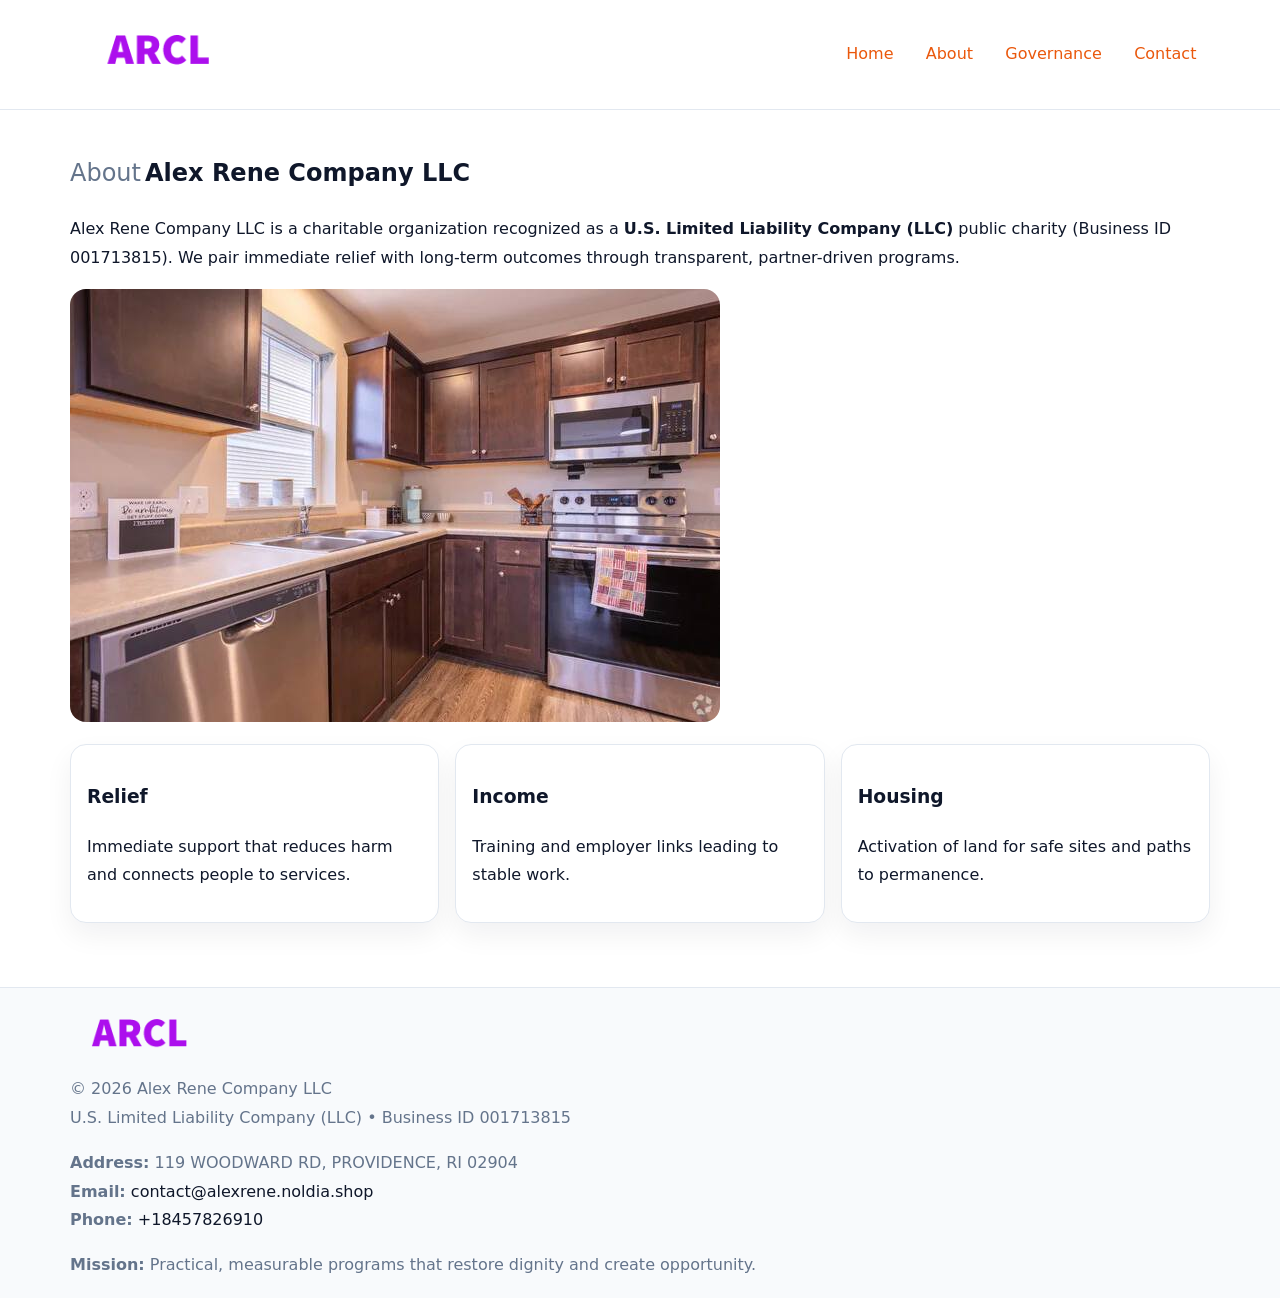
==== about.html @ 23ab2436 "Initial commit" ====
<!doctype html><html lang="en"><head>
<meta charset="utf-8">
<meta name="viewport" content="width=device-width,initial-scale=1">
<title>Alex Rene Company LLC – Nonprofit • 2025</title>
<link rel="stylesheet" href="assets/styles.css">
<link rel="icon" href="images/logo.png">
<meta name="data-ein" content="001713815">
<meta name="data-name" content="Alex Rene Company LLC">
<style>
h1 span.label{
  font-weight:500;
  color:var(--muted);
  margin-right:.25rem;
}
h1 span.name{
  font-weight:700;
  color:var(--ink);
}
</style>
  <meta name="description" content="We are a 501(c)(3) organization advancing community services, education, and direct relief through transparent programs, local partnerships, and measurable outcomes.">
</head><body>
<div style="position:absolute;left:-9999px;top:-9999px;opacity:0" data-uniq="{{UNIQUE_BLOB}}">
  <span>We are a 501(c)(3) organization advancing community services, education, and direct relief through transparent programs, local partnerships, and measurable outcomes.</span><svg width="12" height="12" viewBox="0 0 12 12" xmlns="http://www.w3.org/2000/svg"><circle cx="6" cy="6" r="5" fill="#047857"/></svg><img src="images/about.jpg" width="1" height="1" alt="" loading="lazy"/>
</div>

<header>
  <div class="cdd846938d5">
    <a href="index.html"><img src="images/logo.png" style="width:150px" alt=""></a>
    <nav>
      <a href="index.html">Home</a>
      <a class="active" href="about.html">About</a>
      <a href="governance.html">Governance</a>
      <a href="contact.html">Contact</a>
    </nav>
  </div>
</header>

<main class="main-wrap">
  <section class="section">
    <h1><span class="label">About</span><span class="name">Alex Rene Company LLC</span></h1>
    <p>Alex Rene Company LLC is a charitable organization recognized as a <strong>U.S. Limited Liability Company (LLC)</strong> public charity (Business ID 001713815). We pair immediate relief with long-term outcomes through transparent, partner-driven programs.</p>
    <img src="images/about.jpg" alt="About us" style="margin-top:1rem">
  </section>

  <section class="section cards">
    <article class="c2d176c8d28"><h3>Relief</h3><p>Immediate support that reduces harm and connects people to services.</p></article>
    <article class="c2d176c8d28"><h3>Income</h3><p>Training and employer links leading to stable work.</p></article>
    <article class="c2d176c8d28"><h3>Housing</h3><p>Activation of land for safe sites and paths to permanence.</p></article>
  </section>
</main>

<footer>
  <div class="footer-wrap">
    <div class="footer-grid">
      <div class="footer-col"><img src="images/logo.png" alt="" style="width:140px;margin-bottom:.4rem"><div class="small">© <span id="year"></span> Alex Rene Company LLC</div><div class="small">U.S. Limited Liability Company (LLC) • Business ID 001713815</div></div>
      <div class="footer-col"><div class="small"><strong>Address:</strong> 119 WOODWARD RD, PROVIDENCE, RI 02904</div><div class="small"><strong>Email:</strong> <a href="mailto:contact@alexrene.noldia.shop">contact@alexrene.noldia.shop</a></div><div class="small"><strong>Phone:</strong> <a href="tel:+18457826910">+18457826910</a></div></div>
      <div class="footer-col"><div class="small"><strong>Mission:</strong> Practical, measurable programs that restore dignity and create opportunity.</div></div>
    </div>
  </div>
</footer>
<script>(()=>{const y=document.getElementById('year');if(y)y.textContent=new Date().getFullYear();})();</script>
</body></html>
---- assets/styles.css ----
:root {
  --ink: #0f172a;
  --muted: #64748b;
  --paper: #ffffff;
  --line: #e2e8f0;
  --brand: #ea580c;
  --brand-ink: #c2410c;
  --soft: #fff4ec;
  --r: 16px;
  --sh: 0 12px 28px rgba(15, 23, 42, .06);
}

* { box-sizing: border-box; }
html, body { height: 100%; }
body {
  margin: 0;
  background: var(--paper);
  color: var(--ink);
  font-family: "Inter", system-ui, -apple-system, BlinkMacSystemFont, Arial, sans-serif;
  line-height: 1.8;
  -webkit-text-size-adjust: 100%;
}

a { color: var(--brand); text-decoration: none; }
a:hover { text-decoration: underline; }
img { max-width: 100%; height: auto; display: block; border-radius: var(--r); }

/* NAV */
header {
  background: #fff;
  border-bottom: 1px solid var(--line);
  position: sticky;
  top: 0;
  z-index: 10;
}
.cdd846938d5 {
  width: min(1140px, 94%);
  margin: 0 auto;
  display: flex;
  gap: .6rem;
  justify-content: space-between;
  align-items: center;
  padding: .8rem 0;
  flex-wrap: wrap;
}
.cdd846938d5 a {
  padding: .5rem .85rem;
  border-radius: 999px;
}
.cdd846938d5 a:hover {
  background: rgba(234, 88, 12, .09);
  text-decoration: none;
}

/* HERO */
.c14399362cc {
  background: linear-gradient(120deg, var(--soft), #fff 65%);
  border-bottom: 1px solid var(--line);
}
.c14399362cc .ced4c42abbf {
  width: min(1140px, 94%);
  margin: 0 auto;
  display: grid;
  grid-template-columns: 1.1fr .9fr;
  gap: 1.2rem;
  align-items: center;
  padding: 1.6rem 0;
}
.c14399362cc h1 {
  font-size: clamp(1.8rem, 3.2vw, 2.5rem);
  margin-bottom: .4rem;
}
.c14399362cc p.lead {
  color: var(--muted);
  max-width: 640px;
}

/* MAIN SECTIONS */
.main-wrap {
  width: min(1140px, 94%);
  margin: 0 auto;
  padding: 1.4rem 0;
}
.section {
  margin-bottom: 1.4rem;
}
.zigzag {
  display: grid;
  grid-template-columns: 1.05fr .95fr;
  gap: 1.3rem;
  align-items: center;
  background: #fff;
  border: 1px solid var(--line);
  border-radius: 18px;
  padding: 1rem;
  box-shadow: var(--sh);
}
.zigzag.reverse {
  grid-template-columns: .95fr 1.05fr;
}
h2 {
  font-size: clamp(1.2rem, 2.5vw, 1.6rem);
  margin-top: 0;
}
.ccba1a5b587 {
  display: inline-block;
  background: rgba(234, 88, 12, .12);
  color: var(--brand-ink);
  padding: .2rem .6rem;
  border-radius: 999px;
  font-size: .75rem;
  font-weight: 500;
}
.cards {
  display: grid;
  grid-template-columns: repeat(auto-fit, minmax(250px,1fr));
  gap: 1rem;
}
.c2d176c8d28 {
  background: #fff;
  border: 1px solid var(--line);
  border-radius: 16px;
  padding: 1rem;
  box-shadow: var(--sh);
}
.timeline {
  list-style: none;
  margin: .4rem 0 0;
  padding: 0;
}
.timeline li {
  position: relative;
  padding-left: 1.4rem;
  margin: .4rem 0;
}
.timeline li::before {
  content: "";
  position: absolute;
  left: .25rem;
  top: .6rem;
  width: .5rem;
  height: .5rem;
  border-radius: 999px;
  background: var(--brand);
}

/* CONTACT FORM (dùng chung) */
button, input, textarea, select { font: inherit; }
.contact-form {
  display: grid;
  grid-template-columns: 1fr;
  gap: 12px;
  max-width: 820px;
}
.contact-form .row-2 {
  display: grid;
  grid-template-columns: 1fr 1fr;
  gap: 12px;
}
.contact-form input,
.contact-form textarea {
  width: 100%;
  padding: .85rem 1rem;
  border: 1px solid var(--line);
  border-radius: 14px;
  min-height: 44px;
  background: #fff;
}
.contact-form textarea { resize: vertical; }
.contact-form button {
  width: auto;
  justify-self: start;
  padding: .95rem 1.4rem;
  background: var(--brand);
  color: #fff;
  border: 0;
  border-radius: 14px;
  cursor: pointer;
}
.contact-form button:hover {
  background: var(--brand-ink);
}

/* FOOTER */
footer {
  background: #f8fafc;
  border-top: 1px solid var(--line);
  margin-top: 1.2rem;
}
.footer-wrap {
  width: min(1140px,94%);
  margin: 0 auto;
  padding: 1.1rem 0;
}
.footer-grid {
  display: grid;
  grid-template-columns: 1fr;
  gap: 1rem;
}
.footer-col .small {
  color: var(--muted);
}
.footer-col a { color: var(--ink); }
.footer-col a:hover { color: var(--brand-ink); }

/* RESPONSIVE */
@media (max-width: 950px) {
  .c14399362cc .ced4c42abbf {
    grid-template-columns: 1fr;
    text-align: center;
  }
  .zigzag, .zigzag.reverse {
    grid-template-columns: 1fr;
  }
}
@media (max-width: 640px) {
  .cdd846938d5 { justify-content: center; }
  .contact-form .row-2 {
    grid-template-columns: 1fr;
  }
  .cards { grid-template-columns: 1fr; }
}
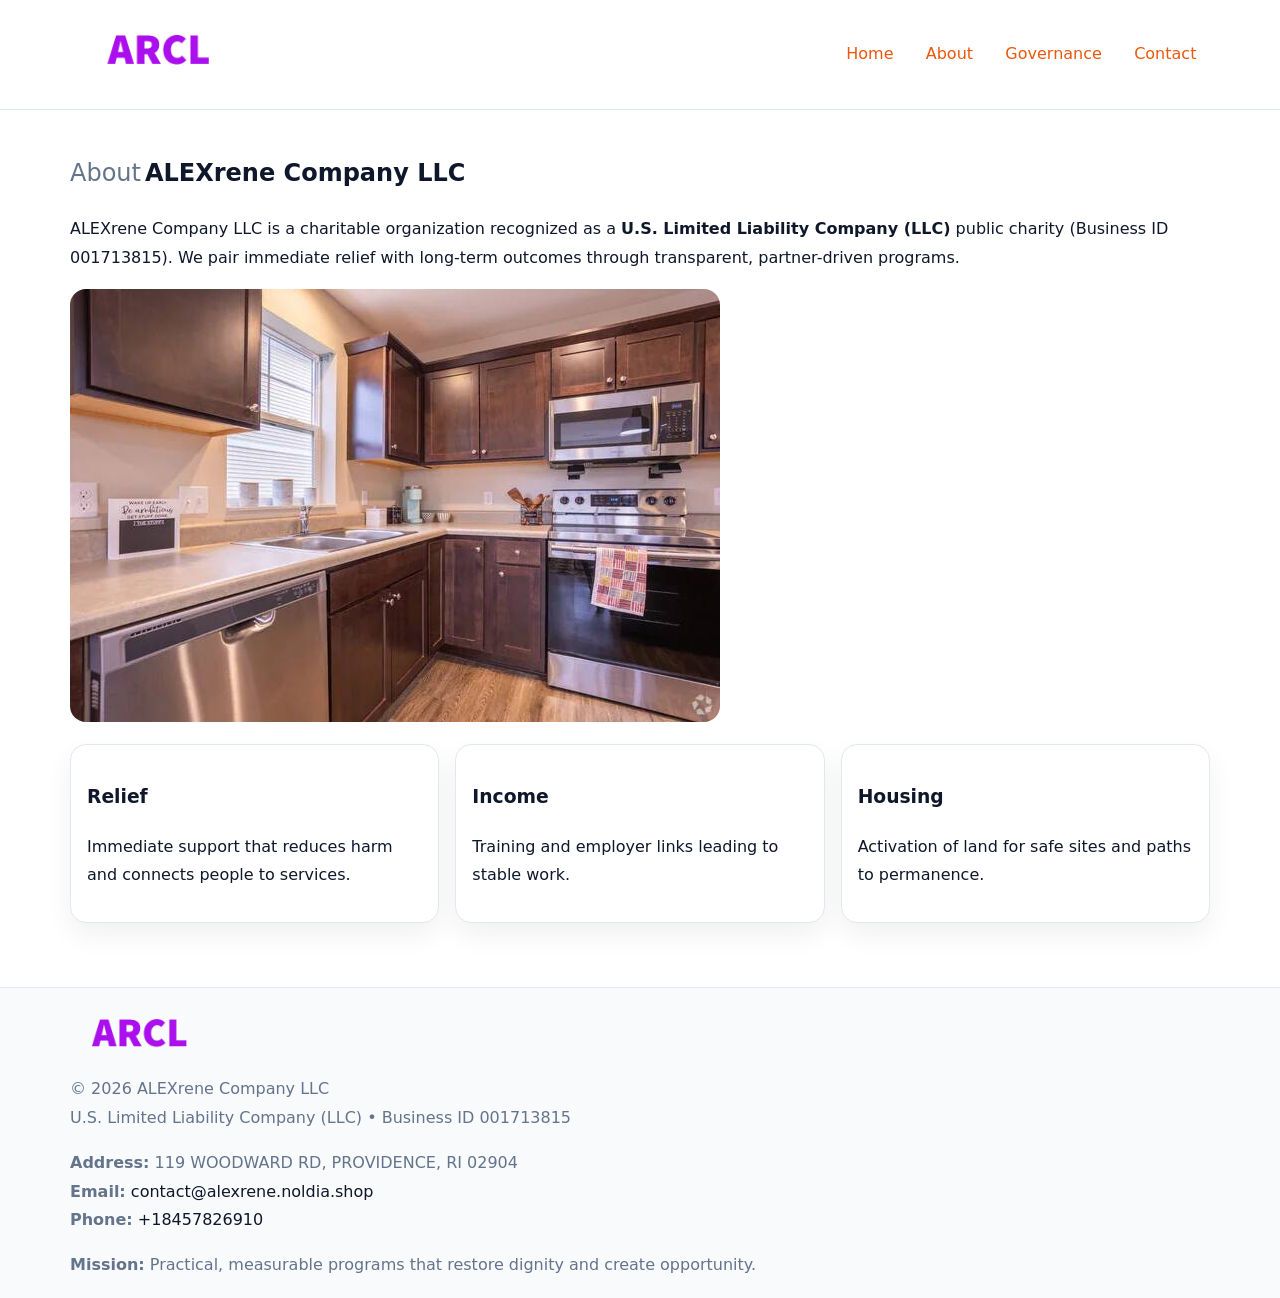
==== commit 411f55e5: "Update about.html" ====
--- a/about.html
+++ b/about.html
@@ -1,7 +1,7 @@
 <!doctype html><html lang="en"><head>
 <meta charset="utf-8">
 <meta name="viewport" content="width=device-width,initial-scale=1">
-<title>Alex Rene Company LLC – Nonprofit • 2025</title>
+<title>ALEXrene Company LLC – Nonprofit • 2025</title>
 <link rel="stylesheet" href="assets/styles.css">
 <link rel="icon" href="images/logo.png">
 <meta name="data-ein" content="001713815">
@@ -37,8 +37,8 @@
 
 <main class="main-wrap">
   <section class="section">
-    <h1><span class="label">About</span><span class="name">Alex Rene Company LLC</span></h1>
-    <p>Alex Rene Company LLC is a charitable organization recognized as a <strong>U.S. Limited Liability Company (LLC)</strong> public charity (Business ID 001713815). We pair immediate relief with long-term outcomes through transparent, partner-driven programs.</p>
+    <h1><span class="label">About</span><span class="name">ALEXrene Company LLC</span></h1>
+    <p>ALEXrene Company LLC is a charitable organization recognized as a <strong>U.S. Limited Liability Company (LLC)</strong> public charity (Business ID 001713815). We pair immediate relief with long-term outcomes through transparent, partner-driven programs.</p>
     <img src="images/about.jpg" alt="About us" style="margin-top:1rem">
   </section>
 
@@ -52,7 +52,7 @@
 <footer>
   <div class="footer-wrap">
     <div class="footer-grid">
-      <div class="footer-col"><img src="images/logo.png" alt="" style="width:140px;margin-bottom:.4rem"><div class="small">© <span id="year"></span> Alex Rene Company LLC</div><div class="small">U.S. Limited Liability Company (LLC) • Business ID 001713815</div></div>
+      <div class="footer-col"><img src="images/logo.png" alt="" style="width:140px;margin-bottom:.4rem"><div class="small">© <span id="year"></span> ALEXrene Company LLC</div><div class="small">U.S. Limited Liability Company (LLC) • Business ID 001713815</div></div>
       <div class="footer-col"><div class="small"><strong>Address:</strong> 119 WOODWARD RD, PROVIDENCE, RI 02904</div><div class="small"><strong>Email:</strong> <a href="mailto:contact@alexrene.noldia.shop">contact@alexrene.noldia.shop</a></div><div class="small"><strong>Phone:</strong> <a href="tel:+18457826910">+18457826910</a></div></div>
       <div class="footer-col"><div class="small"><strong>Mission:</strong> Practical, measurable programs that restore dignity and create opportunity.</div></div>
     </div>
